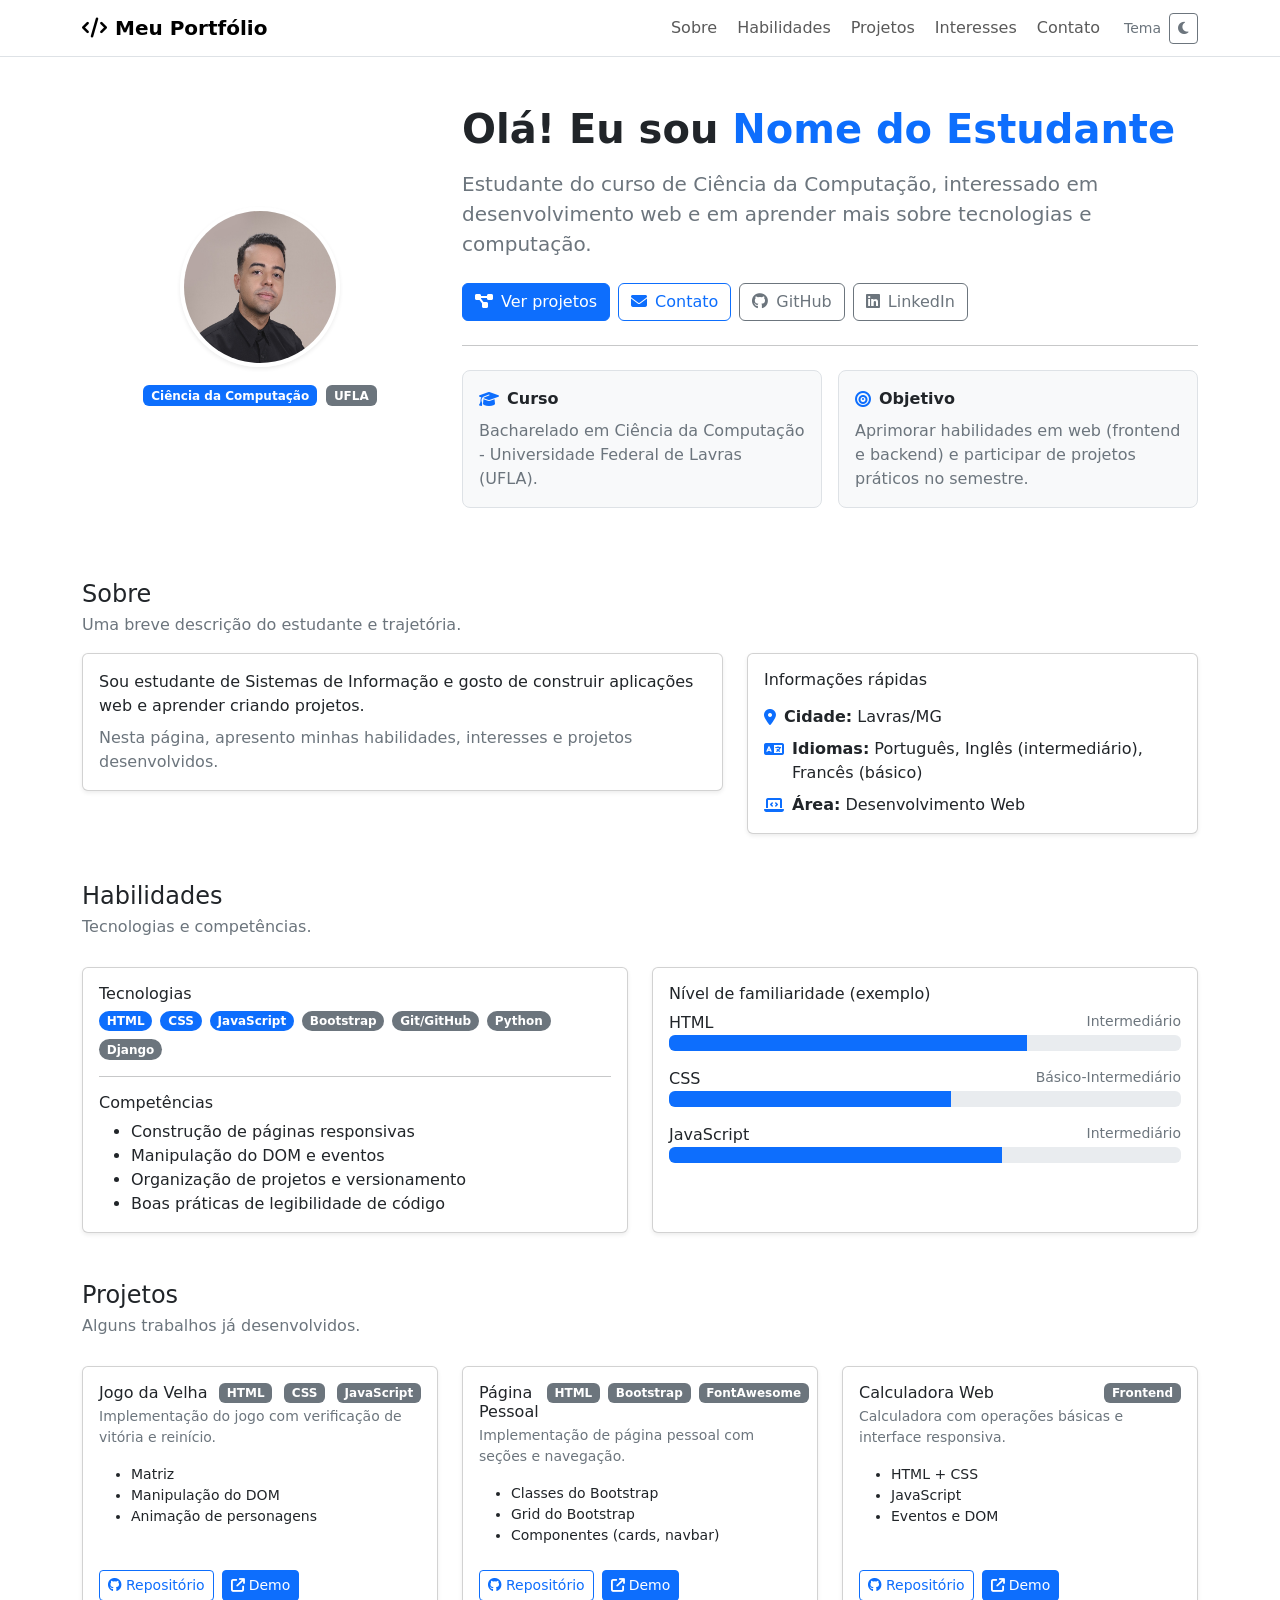
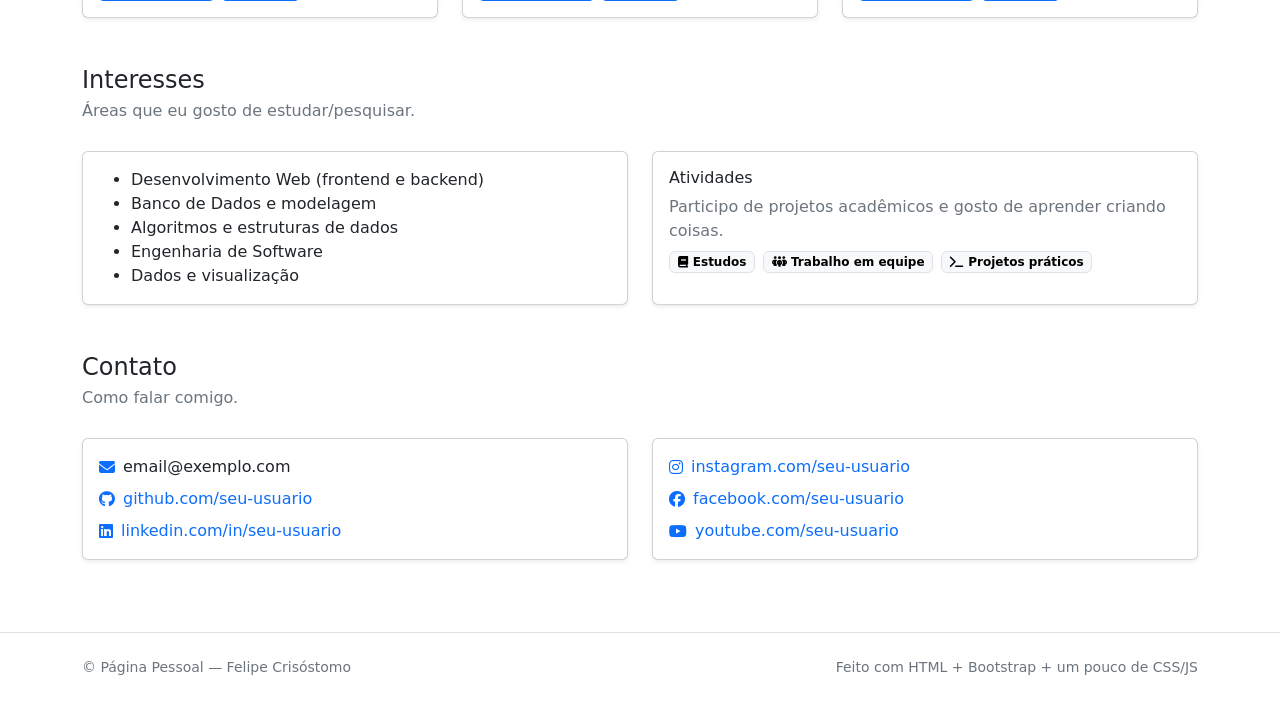
==== bootstrap/index.html @ 2ff3dbaf "add esqueleto da parte 1" ====
<!DOCTYPE html>
<html lang="pt-BR" data-bs-theme="light">

<head>
    <meta charset="utf-8">
    <meta name="viewport" content="width=device-width, initial-scale=1.0">
    <title>Página Pessoal</title>

    <!-- Bootstrap 5 (CSS) -->
    <link href="https://cdn.jsdelivr.net/npm/bootstrap@5.3.3/dist/css/bootstrap.min.css" rel="stylesheet">

    <!-- Font Awesome (ícones) -->
    <link rel="stylesheet" href="https://cdnjs.cloudflare.com/ajax/libs/font-awesome/6.5.0/css/all.min.css">

    <!-- CSS do projeto (externo) -->
    <link rel="stylesheet" href="assets/css/styles.css">
</head>

<body class="bg-body">
    <!-- Conteúdo virá aqui -->

    <!-- Bootstrap JS (necessário para navbar colapsável) -->
    <script src="https://cdn.jsdelivr.net/npm/bootstrap@5.3.3/dist/js/bootstrap.bundle.min.js"></script>

    <!-- Navbar -->
    <nav class="navbar navbar-expand-lg border-bottom bg-body sticky-top">
        <div class="container">
            <a class="navbar-brand fw-semibold" href="#top">
                <i class="fa-solid fa-code me-2"></i>Meu Portfólio
            </a>
            <button class="navbar-toggler" type="button" data-bs-toggle="collapse" data-bs-target="#navContent">
                <span class="navbar-toggler-icon"></span>
            </button>
            <div class="collapse navbar-collapse" id="navContent">
                <ul class="navbar-nav ms-auto gap-lg-1">
                    <li class="nav-item"><a class="nav-link" href="#sobre">Sobre</a></li>
                    <li class="nav-item"><a class="nav-link" href="#habilidades">Habilidades</a></li>
                    <li class="nav-item"><a class="nav-link" href="#projetos">Projetos</a></li>
                    <li class="nav-item"><a class="nav-link" href="#interesses">Interesses</a></li>
                    <li class="nav-item"><a class="nav-link" href="#contato">Contato</a></li>
                </ul>
                <div class="ms-lg-3 d-flex align-items-center gap-2 py-2 py-lg-0">
                    <span class="small text-secondary d-none d-lg-inline">Tema</span>
                    <button id="themeToggle" class="btn btn-outline-secondary btn-sm" type="button">
                        <i class="fa-solid fa-moon"></i>
                    </button>
                </div>
            </div>
        </div>
    </nav>

    <!-- Header / Informações Básicas -->
    <header id="top" class="py-5">
        <div class="container">
            <div class="row align-items-center g-4">
                <div class="col-12 col-lg-4 text-center">
                    <img class="profile-img shadow-sm" src="assets/img/foto.png" alt="Foto de perfil">
                    <div class="mt-3">
                        <span class="badge text-bg-primary me-1">Ciência da Computação</span>
                        <span class="badge text-bg-secondary">UFLA</span>
                    </div>
                </div>
                <div class="col-12 col-lg-8">
                    <h1 class="display-6 fw-semibold mb-3">
                        Olá! Eu sou <span class="text-primary">Nome do Estudante</span>
                    </h1>
                    <p class="lead text-secondary mb-4">
                        Estudante do curso de Ciência da Computação, interessado em desenvolvimento web e em aprender
                        mais sobre tecnologias e computação.
                    </p>
                    <div class="d-flex flex-wrap gap-2">
                        <a class="btn btn-primary" href="#projetos">
                            <i class="fa-solid fa-diagram-project me-2"></i>Ver projetos
                        </a>
                        <a class="btn btn-outline-primary" href="#contato">
                            <i class="fa-solid fa-envelope me-2"></i>Contato
                        </a>
                        <a class="btn btn-outline-secondary" href="https://github.com/" target="_blank">
                            <i class="fa-brands fa-github me-2"></i>GitHub
                        </a>
                        <a class="btn btn-outline-secondary" href="https://www.linkedin.com/" target="_blank">
                            <i class="fa-brands fa-linkedin me-2"></i>LinkedIn
                        </a>
                    </div>
                    <hr class="my-4">
                    <div class="row g-3">
                        <div class="col-12 col-md-6">
                            <div class="p-3 rounded-3 border bg-body-tertiary">
                                <div class="d-flex align-items-center gap-2 mb-2">
                                    <i class="fa-solid fa-graduation-cap text-primary"></i>
                                    <strong>Curso</strong>
                                </div>
                                <p class="mb-0 text-secondary">
                                    Bacharelado em Ciência da Computação - Universidade Federal de Lavras (UFLA).
                                </p>
                            </div>
                        </div>
                        <div class="col-12 col-md-6">
                            <div class="p-3 rounded-3 border bg-body-tertiary">
                                <div class="d-flex align-items-center gap-2 mb-2">
                                    <i class="fa-solid fa-bullseye text-primary"></i>
                                    <strong>Objetivo</strong>
                                </div>
                                <p class="mb-0 text-secondary">
                                    Aprimorar habilidades em web (frontend e backend) e participar de projetos práticos
                                    no semestre.
                                </p>
                            </div>
                        </div>
                    </div>
                </div>
            </div>
        </div>
    </header>

    <main class="pb-5">
        <!-- Sobre -->
        <section id="sobre" class="py-4">
            <div class="container">
                <div class="mb-3">
                    <h2 class="h4 mb-1">Sobre</h2>
                    <p class="text-secondary mb-0">Uma breve descrição do estudante e trajetória.</p>
                </div>
                <div class="row g-4">
                    <div class="col-12 col-lg-7">
                        <div class="card shadow-sm">
                            <div class="card-body">
                                <p class="mb-2">
                                    Sou estudante de Sistemas de Informação e gosto de construir aplicações web e
                                    aprender criando projetos.
                                </p>
                                <p class="mb-0 text-secondary">
                                    Nesta página, apresento minhas habilidades, interesses e projetos desenvolvidos.
                                </p>
                            </div>
                        </div>
                    </div>
                    <div class="col-12 col-lg-5">
                        <div class="card shadow-sm">
                            <div class="card-body">
                                <h3 class="h6 mb-3">Informações rápidas</h3>
                                <ul class="list-unstyled mb-0">
                                    <li class="d-flex gap-2 mb-2">
                                        <i class="fa-solid fa-location-dot text-primary mt-1"></i>
                                        <div><strong>Cidade:</strong> Lavras/MG</div>
                                    </li>
                                    <li class="d-flex gap-2 align-items-start mb-2">
                                        <i class="fa-solid fa-language mt-1 text-primary"></i>
                                        <div><strong>Idiomas:</strong> Português, Inglês (intermediário), Francês
                                            (básico)</div>
                                    </li>
                                    <li class="d-flex gap-2">
                                        <i class="fa-solid fa-laptop-code text-primary mt-1"></i>
                                        <div><strong>Área:</strong> Desenvolvimento Web</div>
                                    </li>
                                </ul>
                            </div>
                        </div>
                    </div>
                </div>
            </div>
        </section>

        <!-- Habilidades -->
        <section id="habilidades" class="py-4">
            <div class="container">
                <div class="section-title">
                    <h2 class="h4 mb-1">Habilidades</h2>
                    <p class="text-secondary mb-0">Tecnologias e competências.</p>
                </div>
                <div class="row g-4 mt-1">
                    <div class="col-12 col-lg-6">
                        <div class="card shadow-sm h-100">
                            <div class="card-body">
                                <h3 class="h6">Tecnologias</h3>
                                <div class="d-flex flex-wrap gap-2">
                                    <span class="badge rounded-pill text-bg-primary">HTML</span>
                                    <span class="badge rounded-pill text-bg-primary">CSS</span>
                                    <span class="badge rounded-pill text-bg-primary">JavaScript</span>
                                    <span class="badge rounded-pill text-bg-secondary">Bootstrap</span>
                                    <span class="badge rounded-pill text-bg-secondary">Git/GitHub</span>
                                    <span class="badge rounded-pill text-bg-secondary">Python</span>
                                    <span class="badge rounded-pill text-bg-secondary">Django</span>
                                </div>
                                <hr>
                                <h3 class="h6">Competências</h3>
                                <ul class="mb-0">
                                    <li>Construção de páginas responsivas</li>
                                    <li>Manipulação do DOM e eventos</li>
                                    <li>Organização de projetos e versionamento</li>
                                    <li>Boas práticas de legibilidade de código</li>
                                </ul>
                            </div>
                        </div>
                    </div>
                    <div class="col-12 col-lg-6">
                        <div class="card shadow-sm h-100">
                            <div class="card-body">
                                <h3 class="h6">Nível de familiaridade (exemplo)</h3>
                                <div class="mb-3">
                                    <div class="d-flex justify-content-between">
                                        <span>HTML</span><span class="text-secondary small">Intermediário</span>
                                    </div>
                                    <div class="progress" role="progressbar" aria-label="HTML" aria-valuenow="70"
                                        aria-valuemin="0" aria-valuemax="100">
                                        <div class="progress-bar" style="width: 70%"></div>
                                    </div>
                                </div>
                                <div class="mb-3">
                                    <div class="d-flex justify-content-between">
                                        <span>CSS</span><span class="text-secondary small">Básico-Intermediário</span>
                                    </div>
                                    <div class="progress" role="progressbar" aria-label="CSS" aria-valuenow="55"
                                        aria-valuemin="0" aria-valuemax="100">
                                        <div class="progress-bar" style="width: 55%"></div>
                                    </div>
                                </div>
                                <div class="mb-0">
                                    <div class="d-flex justify-content-between">
                                        <span>JavaScript</span><span class="text-secondary small">Intermediário</span>
                                    </div>
                                    <div class="progress" role="progressbar" aria-label="JavaScript" aria-valuenow="65"
                                        aria-valuemin="0" aria-valuemax="100">
                                        <div class="progress-bar" style="width: 65%"></div>
                                    </div>
                                </div>
                            </div>
                        </div>
                    </div>
                </div>
            </div>
        </section>

        <!-- Projetos -->
        <section id="projetos" class="py-4">
            <div class="container">
                <div class="section-title">
                    <h2 class="h4 mb-1">Projetos</h2>
                    <p class="text-secondary mb-0">Alguns trabalhos já desenvolvidos.</p>
                </div>
                <div class="row g-4 mt-1">
                    <div class="col-12 col-md-6 col-lg-4">
                        <div class="card shadow-sm h-100">
                            <div class="card-body d-flex flex-column">
                                <div class="d-flex align-items-start justify-content-between gap-2">
                                    <h3 class="h6 mb-1">Jogo da Velha</h3>
                                    <span class="badge text-bg-secondary">HTML</span>
                                    <span class="badge text-bg-secondary">CSS</span>
                                    <span class="badge text-bg-secondary">JavaScript</span>
                                </div>
                                <p class="text-secondary small">
                                    Implementação do jogo com verificação de vitória e reinício.
                                </p>
                                <ul class="small mb-4">
                                    <li>Matriz</li>
                                    <li>Manipulação do DOM</li>
                                    <li>Animação de personagens</li>
                                </ul>
                                <div class="mt-auto d-flex gap-2">
                                    <a class="btn btn-sm btn-outline-primary" href="#" target="_blank" rel="noreferrer">
                                        <i class="fa-brands fa-github me-1"></i>Repositório
                                    </a>
                                    <a class="btn btn-sm btn-primary" href="#" target="_blank" rel="noreferrer">
                                        <i class="fa-solid fa-arrow-up-right-from-square me-1"></i>Demo
                                    </a>
                                </div>
                            </div>
                        </div>
                    </div>
                    <div class="col-12 col-md-6 col-lg-4">
                        <div class="card shadow-sm h-100">
                            <div class="card-body d-flex flex-column">
                                <div class="d-flex align-items-start justify-content-between gap-2">
                                    <h3 class="h6 mb-1">Página Pessoal</h3>
                                    <span class="badge text-bg-secondary">HTML</span>
                                    <span class="badge text-bg-secondary">Bootstrap</span>
                                    <span class="badge text-bg-secondary">FontAwesome</span>
                                </div>
                                <p class="text-secondary small">
                                    Implementação de página pessoal com seções e navegação.
                                </p>
                                <ul class="small mb-4">
                                    <li>Classes do Bootstrap</li>
                                    <li>Grid do Bootstrap</li>
                                    <li>Componentes (cards, navbar)</li>
                                </ul>
                                <div class="mt-auto d-flex gap-2">
                                    <a class="btn btn-sm btn-outline-primary" href="#" target="_blank" rel="noreferrer">
                                        <i class="fa-brands fa-github me-1"></i>Repositório
                                    </a>
                                    <a class="btn btn-sm btn-primary" href="#" target="_blank" rel="noreferrer">
                                        <i class="fa-solid fa-arrow-up-right-from-square me-1"></i>Demo
                                    </a>
                                </div>
                            </div>
                        </div>
                    </div>
                    <div class="col-12 col-md-6 col-lg-4">
                        <div class="card shadow-sm h-100">
                            <div class="card-body d-flex flex-column">
                                <div class="d-flex align-items-start justify-content-between gap-2">
                                    <h3 class="h6 mb-1">Calculadora Web</h3>
                                    <span class="badge text-bg-secondary">Frontend</span>
                                </div>
                                <p class="text-secondary small">
                                    Calculadora com operações básicas e interface responsiva.
                                </p>
                                <ul class="small mb-4">
                                    <li>HTML + CSS</li>
                                    <li>JavaScript</li>
                                    <li>Eventos e DOM</li>
                                </ul>
                                <div class="mt-auto d-flex gap-2">
                                    <a class="btn btn-sm btn-outline-primary" href="#" target="_blank" rel="noreferrer">
                                        <i class="fa-brands fa-github me-1"></i>Repositório
                                    </a>
                                    <a class="btn btn-sm btn-primary" href="#" target="_blank" rel="noreferrer">
                                        <i class="fa-solid fa-arrow-up-right-from-square me-1"></i>Demo
                                    </a>
                                </div>
                            </div>
                        </div>
                    </div>
                </div>
            </div>
        </section>

        <!-- Interesses -->
        <section id="interesses" class="py-4">
            <div class="container">
                <div class="section-title">
                    <h2 class="h4 mb-1">Interesses</h2>
                    <p class="text-secondary mb-0">Áreas que eu gosto de estudar/pesquisar.</p>
                </div>
                <div class="row g-4 mt-1">
                    <div class="col-12 col-lg-6">
                        <div class="card shadow-sm h-100">
                            <div class="card-body">
                                <ul class="mb-0">
                                    <li>Desenvolvimento Web (frontend e backend)</li>
                                    <li>Banco de Dados e modelagem</li>
                                    <li>Algoritmos e estruturas de dados</li>
                                    <li>Engenharia de Software</li>
                                    <li>Dados e visualização</li>
                                </ul>
                            </div>
                        </div>
                    </div>
                    <div class="col-12 col-lg-6">
                        <div class="card shadow-sm h-100">
                            <div class="card-body">
                                <h3 class="h6">Atividades</h3>
                                <p class="text-secondary mb-2">
                                    Participo de projetos acadêmicos e gosto de aprender criando coisas.
                                </p>
                                <div class="d-flex flex-wrap gap-2">
                                    <span class="badge text-bg-light border"><i
                                            class="fa-solid fa-book me-1"></i>Estudos</span>
                                    <span class="badge text-bg-light border"><i
                                            class="fa-solid fa-people-group me-1"></i>Trabalho em equipe</span>
                                    <span class="badge text-bg-light border"><i
                                            class="fa-solid fa-terminal me-1"></i>Projetos práticos</span>
                                </div>
                            </div>
                        </div>
                    </div>
                </div>
            </div>
        </section>

        <!-- Contato -->
        <section id="contato" class="py-4">
            <div class="container">
                <div class="section-title">
                    <h2 class="h4 mb-1">Contato</h2>
                    <p class="text-secondary mb-0">Como falar comigo.</p>
                </div>
                <div class="row g-4 mt-1">
                    <div class="col-12 col-lg-6">
                        <div class="card shadow-sm">
                            <div class="card-body">
                                <ul class="list-unstyled mb-0">
                                    <li class="d-flex gap-2 align-items-center mb-2">
                                        <i class="fa-solid fa-envelope text-primary"></i>
                                        <span>email@exemplo.com</span>
                                    </li>
                                    <li class="d-flex gap-2 align-items-center mb-2">
                                        <i class="fa-brands fa-github text-primary"></i>
                                        <a class="link-underline link-underline-opacity-0" href="https://github.com/"
                                            target="_blank" rel="noreferrer">
                                            github.com/seu-usuario
                                        </a>
                                    </li>
                                    <li class="d-flex gap-2 align-items-center">
                                        <i class="fa-brands fa-linkedin text-primary"></i>
                                        <a class="link-underline link-underline-opacity-0"
                                            href="https://www.linkedin.com/" target="_blank" rel="noreferrer">
                                            linkedin.com/in/seu-usuario
                                        </a>
                                    </li>
                                </ul>
                            </div>
                        </div>
                    </div>
                    <div class="col-12 col-lg-6">
                        <div class="card shadow-sm">
                            <div class="card-body">
                                <ul class="list-unstyled mb-0">
                                    <li class="d-flex gap-2 align-items-center mb-2">
                                        <i class="fa-brands fa-instagram text-primary"></i>
                                        <a class="link-underline link-underline-opacity-0" href="https://instagram.com/"
                                            target="_blank" rel="noreferrer">
                                            instagram.com/seu-usuario
                                        </a>
                                    </li>
                                    <li class="d-flex gap-2 align-items-center mb-2">
                                        <i class="fa-brands fa-facebook text-primary"></i>
                                        <a class="link-underline link-underline-opacity-0" href="https://facebook.com/"
                                            target="_blank" rel="noreferrer">
                                            facebook.com/seu-usuario
                                        </a>
                                    </li>
                                    <li class="d-flex gap-2 align-items-center">
                                        <i class="fa-brands fa-youtube text-primary"></i>
                                        <a class="link-underline link-underline-opacity-0"
                                            href="https://www.youtube.com/" target="_blank" rel="noreferrer">
                                            youtube.com/seu-usuario
                                        </a>
                                    </li>
                                </ul>
                            </div>
                        </div>
                    </div>
                </div>
            </div>
        </section>
    </main>

    <!-- Rodapé da Página -->
    <footer class="border-top py-4">
        <div class="container d-flex flex-column flex-md-row justify-content-between gap-2">
            <small class="text-secondary">© <span id="year"></span> Página Pessoal — Felipe Crisóstomo</small>
            <small class="text-secondary">Feito com HTML + Bootstrap + um pouco de CSS/JS</small>
        </div>
    </footer>

    <!-- JS do projeto -->
    <script src="assets/js/script.js"></script>
</body>

</html>
---- bootstrap/assets/css/styles.css ----
/* Ajusta tamanho da imagem de perfil */
.profile-img {
    width: 160px;
    height: 160px;
    border-radius: 999px;
    border: 4px solid rgba(255, 255, 255, 0.7);
}

/* Melhorar espaçamento do âncora/título (por causa da navbar fixa) */
section {
    scroll-margin-top: 90px;
}
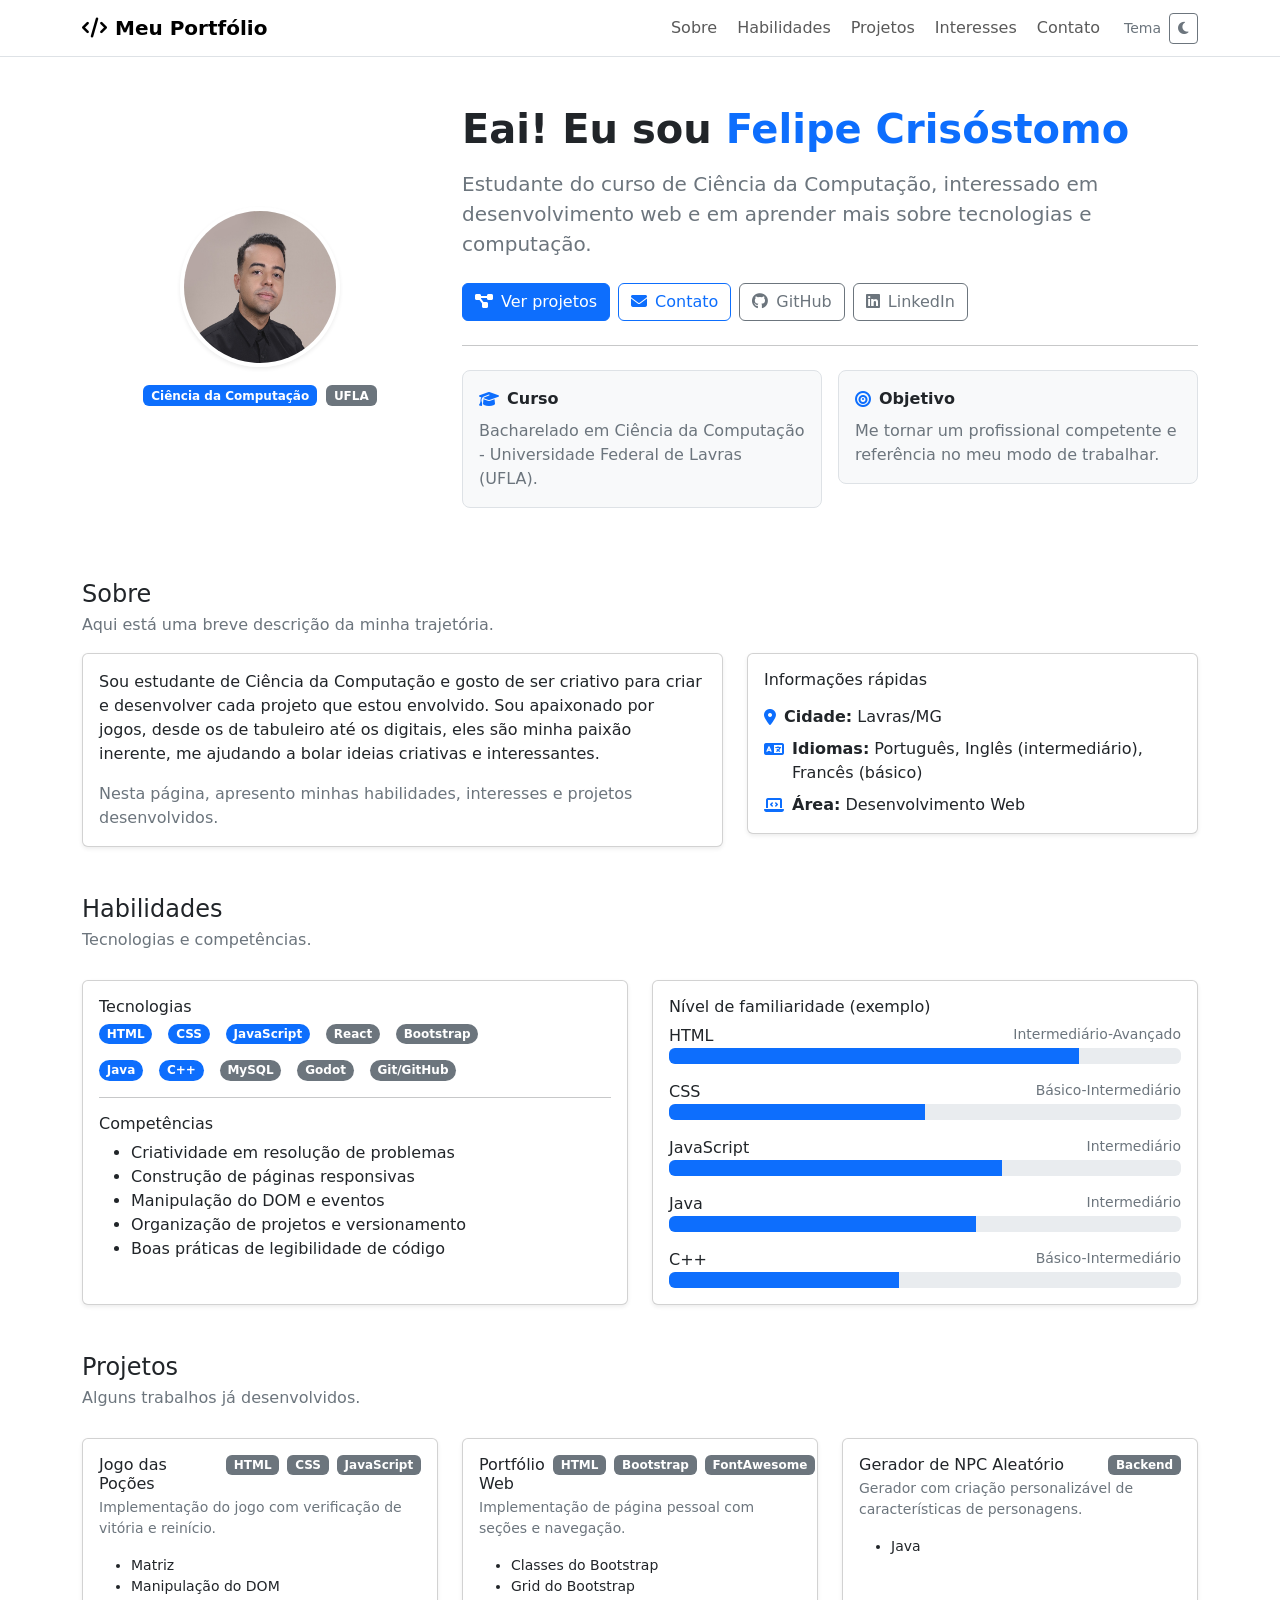
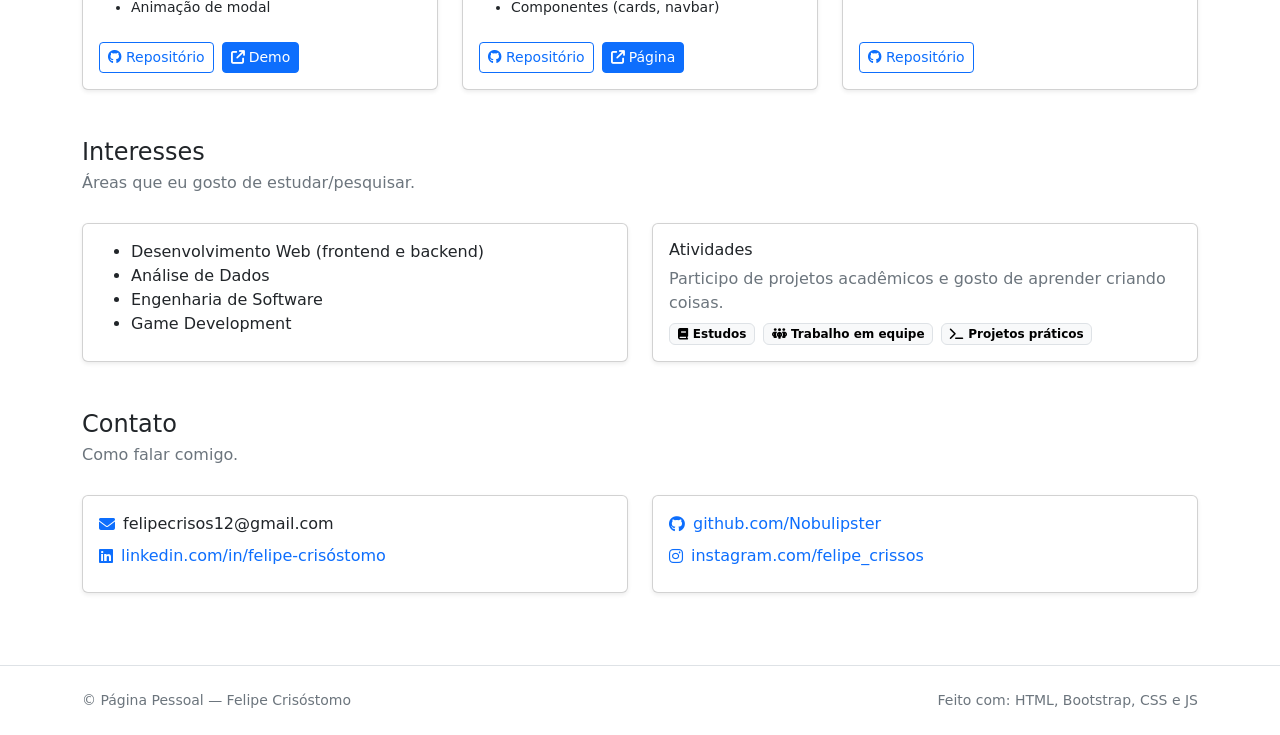
==== commit c7babe80: "add informações e ajustes" ====
--- a/bootstrap/index.html
+++ b/bootstrap/index.html
@@ -62,7 +62,7 @@
                 </div>
                 <div class="col-12 col-lg-8">
                     <h1 class="display-6 fw-semibold mb-3">
-                        Olá! Eu sou <span class="text-primary">Nome do Estudante</span>
+                        Eai! Eu sou <span class="text-primary">Felipe Crisóstomo</span>
                     </h1>
                     <p class="lead text-secondary mb-4">
                         Estudante do curso de Ciência da Computação, interessado em desenvolvimento web e em aprender
@@ -102,8 +102,7 @@
                                     <strong>Objetivo</strong>
                                 </div>
                                 <p class="mb-0 text-secondary">
-                                    Aprimorar habilidades em web (frontend e backend) e participar de projetos práticos
-                                    no semestre.
+                                    Me tornar um profissional competente e referência no meu modo de trabalhar.
                                 </p>
                             </div>
                         </div>
@@ -119,15 +118,17 @@
             <div class="container">
                 <div class="mb-3">
                     <h2 class="h4 mb-1">Sobre</h2>
-                    <p class="text-secondary mb-0">Uma breve descrição do estudante e trajetória.</p>
+                    <p class="text-secondary mb-0">Aqui está uma breve descrição da minha trajetória.</p>
                 </div>
                 <div class="row g-4">
                     <div class="col-12 col-lg-7">
                         <div class="card shadow-sm">
                             <div class="card-body">
-                                <p class="mb-2">
-                                    Sou estudante de Sistemas de Informação e gosto de construir aplicações web e
-                                    aprender criando projetos.
+                                <p class="mb-3">
+                                    Sou estudante de Ciência da Computação e gosto de ser criativo para criar
+                                    e desenvolver cada projeto que estou envolvido. Sou apaixonado por jogos, 
+                                    desde os de tabuleiro até os digitais, eles são minha paixão inerente, me
+                                    ajudando a bolar ideias criativas e interessantes.
                                 </p>
                                 <p class="mb-0 text-secondary">
                                     Nesta página, apresento minhas habilidades, interesses e projetos desenvolvidos.
@@ -173,18 +174,24 @@
                         <div class="card shadow-sm h-100">
                             <div class="card-body">
                                 <h3 class="h6">Tecnologias</h3>
-                                <div class="d-flex flex-wrap gap-2">
+                                <div class="d-flex flex-wrap gap-3 mb-3">
                                     <span class="badge rounded-pill text-bg-primary">HTML</span>
                                     <span class="badge rounded-pill text-bg-primary">CSS</span>
                                     <span class="badge rounded-pill text-bg-primary">JavaScript</span>
+                                    <span class="badge rounded-pill text-bg-secondary">React</span>
                                     <span class="badge rounded-pill text-bg-secondary">Bootstrap</span>
+                                </div>
+                                <div class="d-flex flex-wrap gap-3 mb-3">
+                                    <span class="badge rounded-pill text-bg-primary">Java</span>
+                                    <span class="badge rounded-pill text-bg-primary">C++</span>
+                                    <span class="badge rounded-pill text-bg-secondary">MySQL</span>
+                                    <span class="badge rounded-pill text-bg-secondary">Godot</span>
                                     <span class="badge rounded-pill text-bg-secondary">Git/GitHub</span>
-                                    <span class="badge rounded-pill text-bg-secondary">Python</span>
-                                    <span class="badge rounded-pill text-bg-secondary">Django</span>
                                 </div>
                                 <hr>
                                 <h3 class="h6">Competências</h3>
                                 <ul class="mb-0">
+                                    <li>Criatividade em resolução de problemas</li>
                                     <li>Construção de páginas responsivas</li>
                                     <li>Manipulação do DOM e eventos</li>
                                     <li>Organização de projetos e versionamento</li>
@@ -199,29 +206,47 @@
                                 <h3 class="h6">Nível de familiaridade (exemplo)</h3>
                                 <div class="mb-3">
                                     <div class="d-flex justify-content-between">
-                                        <span>HTML</span><span class="text-secondary small">Intermediário</span>
-                                    </div>
-                                    <div class="progress" role="progressbar" aria-label="HTML" aria-valuenow="70"
+                                        <span>HTML</span><span class="text-secondary small">Intermediário-Avançado</span>
+                                    </div>
+                                    <div class="progress" role="progressbar" aria-label="HTML" aria-valuenow="80"
                                         aria-valuemin="0" aria-valuemax="100">
-                                        <div class="progress-bar" style="width: 70%"></div>
+                                        <div class="progress-bar" style="width: 80%"></div>
                                     </div>
                                 </div>
                                 <div class="mb-3">
                                     <div class="d-flex justify-content-between">
                                         <span>CSS</span><span class="text-secondary small">Básico-Intermediário</span>
                                     </div>
-                                    <div class="progress" role="progressbar" aria-label="CSS" aria-valuenow="55"
+                                    <div class="progress" role="progressbar" aria-label="CSS" aria-valuenow="50"
                                         aria-valuemin="0" aria-valuemax="100">
-                                        <div class="progress-bar" style="width: 55%"></div>
-                                    </div>
-                                </div>
-                                <div class="mb-0">
+                                        <div class="progress-bar" style="width: 50%"></div>
+                                    </div>
+                                </div>
+                                <div class="mb-3">
                                     <div class="d-flex justify-content-between">
                                         <span>JavaScript</span><span class="text-secondary small">Intermediário</span>
                                     </div>
                                     <div class="progress" role="progressbar" aria-label="JavaScript" aria-valuenow="65"
                                         aria-valuemin="0" aria-valuemax="100">
                                         <div class="progress-bar" style="width: 65%"></div>
+                                    </div>
+                                </div>
+                                <div class="mb-3">
+                                    <div class="d-flex justify-content-between">
+                                        <span>Java</span><span class="text-secondary small">Intermediário</span>
+                                    </div>
+                                    <div class="progress" role="progressbar" aria-label="HTML" aria-valuenow="60"
+                                        aria-valuemin="0" aria-valuemax="100">
+                                        <div class="progress-bar" style="width: 60%"></div>
+                                    </div>
+                                </div>
+                                <div class="mb-0">
+                                    <div class="d-flex justify-content-between">
+                                        <span>C++</span><span class="text-secondary small">Básico-Intermediário</span>
+                                    </div>
+                                    <div class="progress" role="progressbar" aria-label="HTML" aria-valuenow="45"
+                                        aria-valuemin="0" aria-valuemax="100">
+                                        <div class="progress-bar" style="width: 45%"></div>
                                     </div>
                                 </div>
                             </div>
@@ -243,7 +268,7 @@
                         <div class="card shadow-sm h-100">
                             <div class="card-body d-flex flex-column">
                                 <div class="d-flex align-items-start justify-content-between gap-2">
-                                    <h3 class="h6 mb-1">Jogo da Velha</h3>
+                                    <h3 class="h6 mb-1">Jogo das Poções</h3>
                                     <span class="badge text-bg-secondary">HTML</span>
                                     <span class="badge text-bg-secondary">CSS</span>
                                     <span class="badge text-bg-secondary">JavaScript</span>
@@ -254,13 +279,13 @@
                                 <ul class="small mb-4">
                                     <li>Matriz</li>
                                     <li>Manipulação do DOM</li>
-                                    <li>Animação de personagens</li>
+                                    <li>Animação de modal</li>
                                 </ul>
                                 <div class="mt-auto d-flex gap-2">
-                                    <a class="btn btn-sm btn-outline-primary" href="#" target="_blank" rel="noreferrer">
+                                    <a class="btn btn-sm btn-outline-primary" href="https://github.com/Nobulipster/jogo-das-pocoes" target="_blank" rel="noreferrer">
                                         <i class="fa-brands fa-github me-1"></i>Repositório
                                     </a>
-                                    <a class="btn btn-sm btn-primary" href="#" target="_blank" rel="noreferrer">
+                                    <a class="btn btn-sm btn-primary" href="https://nobulipster.github.io/jogo-das-pocoes/page/" target="_blank" rel="noreferrer">
                                         <i class="fa-solid fa-arrow-up-right-from-square me-1"></i>Demo
                                     </a>
                                 </div>
@@ -271,7 +296,7 @@
                         <div class="card shadow-sm h-100">
                             <div class="card-body d-flex flex-column">
                                 <div class="d-flex align-items-start justify-content-between gap-2">
-                                    <h3 class="h6 mb-1">Página Pessoal</h3>
+                                    <h3 class="h6 mb-1">Portfólio Web</h3>
                                     <span class="badge text-bg-secondary">HTML</span>
                                     <span class="badge text-bg-secondary">Bootstrap</span>
                                     <span class="badge text-bg-secondary">FontAwesome</span>
@@ -285,11 +310,11 @@
                                     <li>Componentes (cards, navbar)</li>
                                 </ul>
                                 <div class="mt-auto d-flex gap-2">
-                                    <a class="btn btn-sm btn-outline-primary" href="#" target="_blank" rel="noreferrer">
+                                    <a class="btn btn-sm btn-outline-primary" href="https://github.com/Nobulipster/Portfolio-Web" target="_blank" rel="noreferrer">
                                         <i class="fa-brands fa-github me-1"></i>Repositório
                                     </a>
                                     <a class="btn btn-sm btn-primary" href="#" target="_blank" rel="noreferrer">
-                                        <i class="fa-solid fa-arrow-up-right-from-square me-1"></i>Demo
+                                        <i class="fa-solid fa-arrow-up-right-from-square me-1"></i>Página
                                     </a>
                                 </div>
                             </div>
@@ -299,23 +324,18 @@
                         <div class="card shadow-sm h-100">
                             <div class="card-body d-flex flex-column">
                                 <div class="d-flex align-items-start justify-content-between gap-2">
-                                    <h3 class="h6 mb-1">Calculadora Web</h3>
-                                    <span class="badge text-bg-secondary">Frontend</span>
+                                    <h3 class="h6 mb-1">Gerador de NPC Aleatório</h3>
+                                    <span class="badge text-bg-secondary">Backend</span>
                                 </div>
                                 <p class="text-secondary small">
-                                    Calculadora com operações básicas e interface responsiva.
+                                    Gerador com criação personalizável de características de personagens.
                                 </p>
                                 <ul class="small mb-4">
-                                    <li>HTML + CSS</li>
-                                    <li>JavaScript</li>
-                                    <li>Eventos e DOM</li>
-                                </ul>
-                                <div class="mt-auto d-flex gap-2">
-                                    <a class="btn btn-sm btn-outline-primary" href="#" target="_blank" rel="noreferrer">
+                                    <li>Java</li>
+                                </ul>
+                                <div class="mt-auto d-flex">
+                                    <a class="btn btn-sm btn-outline-primary" href="https://github.com/Nobulipster/Criador_NPC_Aleatorio" target="_blank" rel="noreferrer">
                                         <i class="fa-brands fa-github me-1"></i>Repositório
-                                    </a>
-                                    <a class="btn btn-sm btn-primary" href="#" target="_blank" rel="noreferrer">
-                                        <i class="fa-solid fa-arrow-up-right-from-square me-1"></i>Demo
                                     </a>
                                 </div>
                             </div>
@@ -338,10 +358,9 @@
                             <div class="card-body">
                                 <ul class="mb-0">
                                     <li>Desenvolvimento Web (frontend e backend)</li>
-                                    <li>Banco de Dados e modelagem</li>
-                                    <li>Algoritmos e estruturas de dados</li>
+                                    <li>Análise de Dados</li>
                                     <li>Engenharia de Software</li>
-                                    <li>Dados e visualização</li>
+                                    <li>Game Development</li>
                                 </ul>
                             </div>
                         </div>
@@ -382,51 +401,37 @@
                                 <ul class="list-unstyled mb-0">
                                     <li class="d-flex gap-2 align-items-center mb-2">
                                         <i class="fa-solid fa-envelope text-primary"></i>
-                                        <span>email@exemplo.com</span>
-                                    </li>
+                                        <span>felipecrisos12@gmail.com</span>
+                                    </li>
+                                    <li class="d-flex gap-2 align-items-center mb-2">
+                                        <i class="fa-brands fa-linkedin text-primary"></i>
+                                        <a class="link-underline link-underline-opacity-0"
+                                            href="https://www.linkedin.com/in/felipe-crisóstomo-982b1b161/" target="_blank" rel="noreferrer">
+                                            linkedin.com/in/felipe-crisóstomo
+                                        </a>
+                                    </li>
+                                </ul>
+                            </div>
+                        </div>
+                    </div>
+                    <div class="col-12 col-lg-6">
+                        <div class="card shadow-sm">
+                            <div class="card-body">
+                                <ul class="list-unstyled mb-0">
                                     <li class="d-flex gap-2 align-items-center mb-2">
                                         <i class="fa-brands fa-github text-primary"></i>
-                                        <a class="link-underline link-underline-opacity-0" href="https://github.com/"
+                                        <a class="link-underline link-underline-opacity-0" href="https://github.com/Nobulipster"
                                             target="_blank" rel="noreferrer">
-                                            github.com/seu-usuario
+                                            github.com/Nobulipster
                                         </a>
                                     </li>
-                                    <li class="d-flex gap-2 align-items-center">
-                                        <i class="fa-brands fa-linkedin text-primary"></i>
-                                        <a class="link-underline link-underline-opacity-0"
-                                            href="https://www.linkedin.com/" target="_blank" rel="noreferrer">
-                                            linkedin.com/in/seu-usuario
-                                        </a>
-                                    </li>
-                                </ul>
-                            </div>
-                        </div>
-                    </div>
-                    <div class="col-12 col-lg-6">
-                        <div class="card shadow-sm">
-                            <div class="card-body">
-                                <ul class="list-unstyled mb-0">
                                     <li class="d-flex gap-2 align-items-center mb-2">
                                         <i class="fa-brands fa-instagram text-primary"></i>
-                                        <a class="link-underline link-underline-opacity-0" href="https://instagram.com/"
+                                        <a class="link-underline link-underline-opacity-0" href="https://www.instagram.com/felipe_crissos?stkn=eXVuN2t2OHJodDdu"
                                             target="_blank" rel="noreferrer">
-                                            instagram.com/seu-usuario
+                                            instagram.com/felipe_crissos
                                         </a>
-                                    </li>
-                                    <li class="d-flex gap-2 align-items-center mb-2">
-                                        <i class="fa-brands fa-facebook text-primary"></i>
-                                        <a class="link-underline link-underline-opacity-0" href="https://facebook.com/"
-                                            target="_blank" rel="noreferrer">
-                                            facebook.com/seu-usuario
-                                        </a>
-                                    </li>
-                                    <li class="d-flex gap-2 align-items-center">
-                                        <i class="fa-brands fa-youtube text-primary"></i>
-                                        <a class="link-underline link-underline-opacity-0"
-                                            href="https://www.youtube.com/" target="_blank" rel="noreferrer">
-                                            youtube.com/seu-usuario
-                                        </a>
-                                    </li>
+                                    </li>                                    
                                 </ul>
                             </div>
                         </div>
@@ -440,7 +445,7 @@
     <footer class="border-top py-4">
         <div class="container d-flex flex-column flex-md-row justify-content-between gap-2">
             <small class="text-secondary">© <span id="year"></span> Página Pessoal — Felipe Crisóstomo</small>
-            <small class="text-secondary">Feito com HTML + Bootstrap + um pouco de CSS/JS</small>
+            <small class="text-secondary">Feito com: HTML, Bootstrap, CSS e JS</small>
         </div>
     </footer>
 
